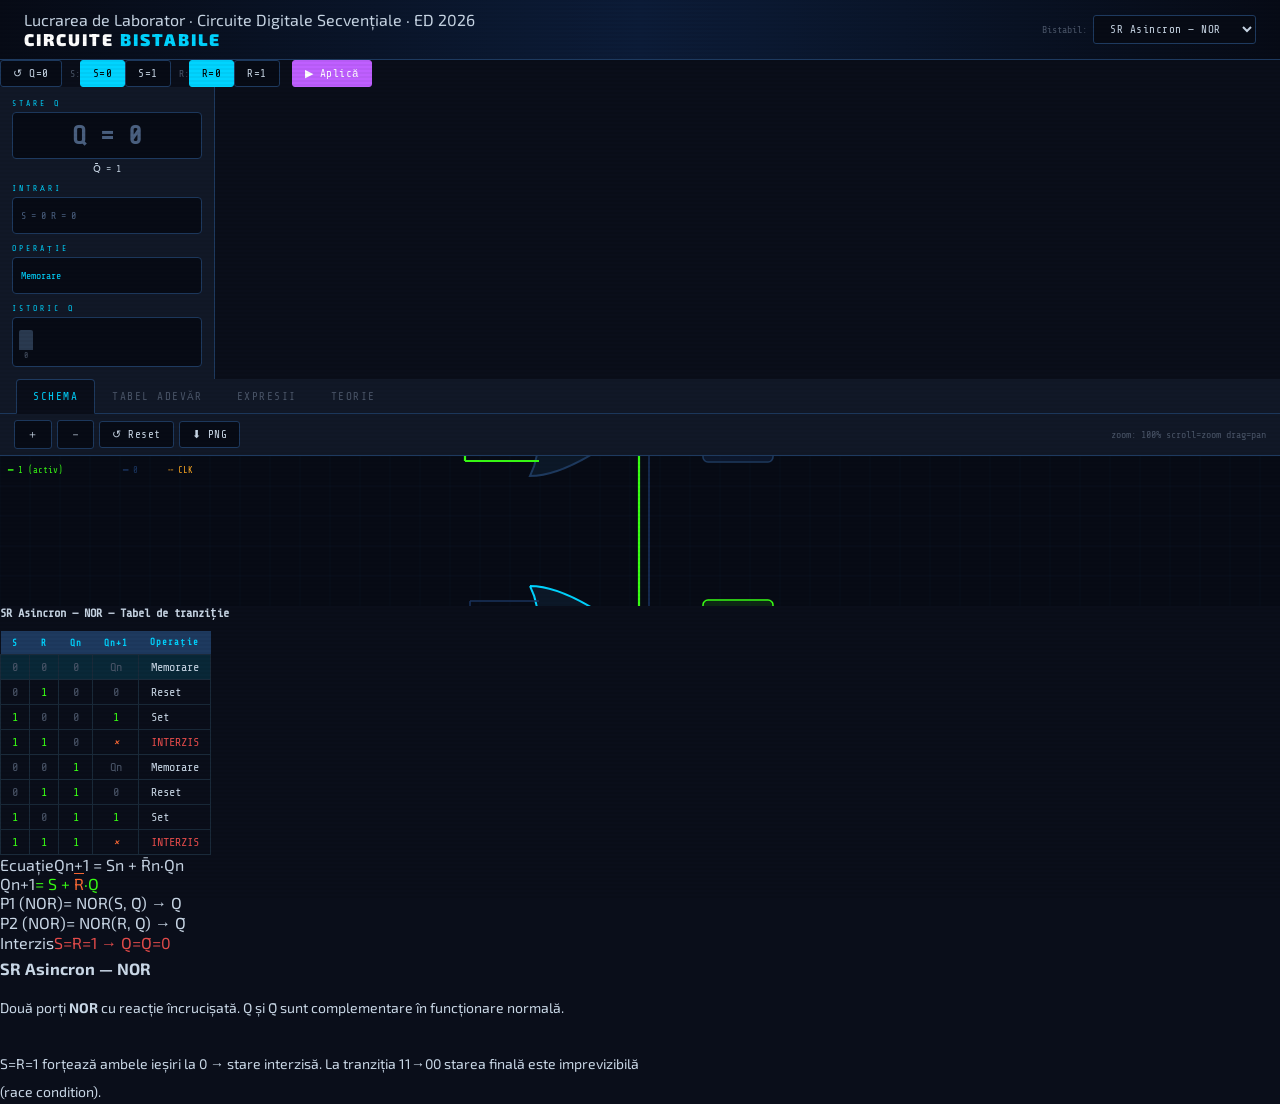
==== ll4.html @ a25d5eca "Add files via upload" ====
<!DOCTYPE html>
<html lang="ro">
<head>
<meta charset="UTF-8">
<meta name="viewport" content="width=device-width, initial-scale=1.0">
<title>Circuite Bistabile | ED 2026</title>
<link rel="stylesheet" href="style.css">
</head>
<body>
<header>
  <div>
    <div class="logo">Lucrarea de Laborator · Circuite Digitale Secvențiale · ED 2026</div>
    <h1>Circuite <span>Bistabile</span></h1>
  </div>
  <div style="display:flex;gap:6px;align-items:center;flex-wrap:wrap">
    <span class="clbl">Bistabil:</span>
    <select id="sel" onchange="init(this.value)">
      <option value="SR_NOR">SR Asincron — NOR</option>
      <option value="SR_NAND">SR Asincron — NAND</option>
      <option value="SR_SYNC">SR Sincron</option>
      <option value="D_SYNC">D Sincron (Latch)</option>
      <option value="T_SYNC">T Sincron</option>
      <option value="JK_ASYNC">JK Asincron</option>
      <option value="JK_SYNC">JK Sincron</option>
    </select>
  </div>
</header>
<div class="cbar" id="cbar"></div>
<div class="body">
  <div class="side">
    <div>
      <div class="stit">Stare Q</div>
      <div class="qd" id="qd" style="color:#39ff14">Q = 0</div>
      <div style="margin-top:4px;font-family:'Share Tech Mono',monospace;font-size:10px;color:var(--mu);text-align:center" id="qbd">Q̄ = 1</div>
    </div>
    <div><div class="stit">Intrări</div><div class="ib" id="si">—</div></div>
    <div><div class="stit">Operație</div><div class="ib" id="so" style="color:var(--ac2)">—</div></div>
    <div><div class="stit">Istoric Q</div><div class="wf" id="wf"></div></div>
  </div>
  <div class="content">
    <div class="tabs">
      <button class="tab active" onclick="tab('tS',this)">Schema</button>
      <button class="tab" onclick="tab('tT',this)">Tabel Adevăr</button>
      <button class="tab" onclick="tab('tE',this)">Expresii</button>
      <button class="tab" onclick="tab('tI',this)">Teorie</button>
    </div>
    <div id="tS" class="spane active">
      <div class="stb">
        <button onclick="zoom(1.2)">＋</button>
        <button onclick="zoom(.83)">－</button>
        <button onclick="rst()">↺ Reset</button>
        <button onclick="savePng()">⬇ PNG</button>
        <span class="zi" id="zi">scroll=zoom · drag=pan</span>
      </div>
      <div class="sbody" id="sbody"><canvas id="cv"></canvas></div>
    </div>
    <div id="tT" class="pane"><div id="tt"></div></div>
    <div id="tE" class="pane"><div id="te"></div></div>
    <div id="tI" class="pane"><div id="ti"></div></div>
  </div>
</div>
<script>
// ═══════════════════════════════════
// CANVAS SETUP
// ═══════════════════════════════════
const cv=document.getElementById('cv'), cx=cv.getContext('2d');
let sc=1, tx=0, ty=0, drag=false, mx=0, my=0;
cv.addEventListener('mousedown',e=>{drag=true;mx=e.clientX;my=e.clientY;});
cv.addEventListener('mousemove',e=>{if(!drag)return;tx+=e.clientX-mx;ty+=e.clientY-my;mx=e.clientX;my=e.clientY;draw();});
cv.addEventListener('mouseup',()=>drag=false);
cv.addEventListener('mouseleave',()=>drag=false);
cv.addEventListener('wheel',e=>{e.preventDefault();sc=Math.min(5,Math.max(.2,sc*(e.deltaY<0?1.1:.91)));draw();},{passive:false});
function zoom(f){sc=Math.min(5,Math.max(.2,sc*f));draw();}
function rst(){sc=1;tx=0;ty=0;draw();}
function savePng(){const a=document.createElement('a');a.href=cv.toDataURL();a.download='bistabil_'+BT+'.png';a.click();}
function resize(){const b=document.getElementById('sbody');cv.width=b.clientWidth;cv.height=b.clientHeight;}
new ResizeObserver(()=>{resize();draw();}).observe(document.getElementById('sbody'));

// ═══════════════════════════════════
// STATE
// ═══════════════════════════════════
let BT='SR_NOR', Q=0, INP={}, HIST=[];

// ═══════════════════════════════════
// DRAWING HELPERS
// ═══════════════════════════════════
// All coordinates are in schema space (centered at 0,0).
// Canvas transform is applied once per draw().

const BG='#070b15', GBG='#0c1828';

// wire color / width based on signal value
function wCol(v){ return v===1?'#39ff14':v===0?'#1a3560':'#4a5568'; }
function wWid(v){ return v===1?2.2:1.5; }

// draw a wire segment
function seg(x1,y1,x2,y2,v){
  cx.beginPath(); cx.moveTo(x1,y1); cx.lineTo(x2,y2);
  cx.strokeStyle=wCol(v); cx.lineWidth=wWid(v); cx.setLineDash([]); cx.stroke();
}
// dashed segment (CLK signal)
function segD(x1,y1,x2,y2,v){
  cx.beginPath(); cx.moveTo(x1,y1); cx.lineTo(x2,y2);
  cx.strokeStyle=v?'#ffaa22':'#253060'; cx.lineWidth=1.4;
  cx.setLineDash([6,4]); cx.stroke(); cx.setLineDash([]);
}
// junction dot
function jdot(x,y,v){
  cx.beginPath(); cx.arc(x,y,5,0,Math.PI*2);
  cx.fillStyle=wCol(v); cx.fill();
}
// text label
function lbl(x,y,s,col,sz,al){
  cx.fillStyle=col||'#c8d6e5';
  cx.font=`${sz||11}px "Share Tech Mono"`;
  cx.textAlign=al||'center'; cx.textBaseline='middle';
  cx.fillText(s,x,y);
}
// output terminal (Q / Q̄ box)
function qBox(x,y,label,v){
  const W=70,H=32;
  cx.fillStyle=v?'rgba(57,255,20,.12)':'rgba(20,40,80,.4)';
  cx.strokeStyle=v?'#39ff14':'#1e3a5f'; cx.lineWidth=1.6;
  cx.beginPath(); cx.roundRect(x,y-H/2,W,H,5); cx.fill(); cx.stroke();
  lbl(x+W/2,y,label+'='+v, v?'#39ff14':'#4a6080', 13);
}
// grid
function grid(){
  cx.strokeStyle='rgba(30,58,95,.22)'; cx.lineWidth=.5;
  const s=30;
  for(let x=0;x<cv.width;x+=s){cx.beginPath();cx.moveTo(x,0);cx.lineTo(x,cv.height);cx.stroke();}
  for(let y=0;y<cv.height;y+=s){cx.beginPath();cx.moveTo(0,y);cx.lineTo(cv.width,y);cx.stroke();}
}

// ═══════════════════════════════════
// GATE DRAWING
// Each gate function draws the gate body and returns pin positions.
// lx,ly = left-center of gate body
// Returns { x1,y1 (top input pin), x2,y2 (bottom input pin), ox,oy (output pin) }
// ═══════════════════════════════════

// ── NOR gate: OR body + bubble ────
// W = body width (tip of OR to left edge), H = gate height, R = H/2
function NOR(lx,ly,W,H,v){
  const R=H/2, col=v?'#00d4ff':'#1e3a5f';
  // OR shape: curved back, pointed tip
  cx.beginPath();
  cx.moveTo(lx, ly-R);
  cx.quadraticCurveTo(lx+W*0.4, ly-R, lx+W, ly);
  cx.quadraticCurveTo(lx+W*0.4, ly+R, lx, ly+R);
  cx.quadraticCurveTo(lx+W*0.2, ly, lx, ly-R);
  cx.fillStyle=GBG; cx.strokeStyle=col; cx.lineWidth=2; cx.fill(); cx.stroke();
  // bubble
  const br=7;
  cx.beginPath(); cx.arc(lx+W+br,ly,br,0,Math.PI*2);
  cx.fillStyle=GBG; cx.strokeStyle=col; cx.lineWidth=2; cx.fill(); cx.stroke();
  // label
  lbl(lx+W*0.5, ly, 'NOR', '#1a5a7a', 10);
  // pin x offset from left due to curved back
  const px=lx+W*0.12;
  return {x1:px,y1:ly-R*0.5, x2:px,y2:ly+R*0.5, ox:lx+W+br*2,oy:ly};
}

// ── NAND gate: AND body + bubble ──
function NAND(lx,ly,W,H,v){
  const R=H/2, col=v?'#ff6b35':'#1e3a5f';
  // AND shape: flat left, semicircle right
  cx.beginPath();
  cx.moveTo(lx,    ly-R);
  cx.lineTo(lx+W-R,ly-R);
  cx.arc(lx+W-R,   ly, R, -Math.PI/2, Math.PI/2);
  cx.lineTo(lx,    ly+R);
  cx.closePath();
  cx.fillStyle=GBG; cx.strokeStyle=col; cx.lineWidth=2; cx.fill(); cx.stroke();
  // bubble
  const br=7;
  cx.beginPath(); cx.arc(lx+W+br,ly,br,0,Math.PI*2);
  cx.fillStyle=GBG; cx.strokeStyle=col; cx.lineWidth=2; cx.fill(); cx.stroke();
  lbl(lx+W*0.45, ly, 'NAND', '#7a4a1a', 10);
  return {x1:lx,y1:ly-R*0.45, x2:lx,y2:ly+R*0.45, ox:lx+W+br*2,oy:ly};
}

// ── AND gate (no bubble) ──
function AND(lx,ly,W,H,v){
  const R=H/2, col=v?'#39ff14':'#1e3a5f';
  cx.beginPath();
  cx.moveTo(lx,    ly-R);
  cx.lineTo(lx+W-R,ly-R);
  cx.arc(lx+W-R,   ly, R, -Math.PI/2, Math.PI/2);
  cx.lineTo(lx,    ly+R);
  cx.closePath();
  cx.fillStyle=GBG; cx.strokeStyle=col; cx.lineWidth=2; cx.fill(); cx.stroke();
  lbl(lx+W*0.45, ly, 'AND', '#2a5a2a', 10);
  return {x1:lx,y1:ly-R*0.45, x2:lx,y2:ly+R*0.45, ox:lx+W,oy:ly};
}

// ── NOT gate: triangle + bubble ──
function NOT(lx,ly,W,H,v){
  const R=H/2, col=v?'#bf5fff':'#1e3a5f', br=5;
  cx.beginPath();
  cx.moveTo(lx,   ly-R);
  cx.lineTo(lx+W, ly);
  cx.lineTo(lx,   ly+R);
  cx.closePath();
  cx.fillStyle=GBG; cx.strokeStyle=col; cx.lineWidth=2; cx.fill(); cx.stroke();
  cx.beginPath(); cx.arc(lx+W+br,ly,br,0,Math.PI*2);
  cx.fillStyle=GBG; cx.strokeStyle=col; cx.lineWidth=2; cx.fill(); cx.stroke();
  lbl(lx+W*0.45, ly, 'NOT', '#5a3a8a', 9);
  return {ix:lx,iy:ly, ox:lx+W+br*2,oy:ly};
}

// ── XOR gate ──
function XOR(lx,ly,W,H,v){
  const R=H/2, col=v?'#39ff14':'#1e3a5f';
  cx.beginPath();
  cx.moveTo(lx,ly-R);
  cx.quadraticCurveTo(lx+W*0.4,ly-R,lx+W,ly);
  cx.quadraticCurveTo(lx+W*0.4,ly+R,lx,ly+R);
  cx.quadraticCurveTo(lx+W*0.2,ly,lx,ly-R);
  cx.fillStyle=GBG; cx.strokeStyle=col; cx.lineWidth=2; cx.fill(); cx.stroke();
  // extra arc on back
  cx.beginPath();
  cx.moveTo(lx-8,ly-R);
  cx.quadraticCurveTo(lx-8+W*0.2,ly,lx-8,ly+R);
  cx.strokeStyle=col; cx.lineWidth=2; cx.stroke();
  lbl(lx+W*0.46, ly, 'XOR', '#1a5a4a', 10);
  const px=lx+W*0.14;
  return {x1:px,y1:ly-R*0.5, x2:px,y2:ly+R*0.5, ox:lx+W,oy:ly};
}

// ── D-Latch box ──
function DLatch(lx,ly,W,H,v){
  cx.fillStyle=GBG;
  cx.strokeStyle=v?'#3b82f6':'#1e3a5f'; cx.lineWidth=2;
  cx.beginPath(); cx.roundRect(lx,ly-H/2,W,H,7); cx.fill(); cx.stroke();
  // internal divider
  cx.beginPath(); cx.moveTo(lx,ly); cx.lineTo(lx+W,ly);
  cx.strokeStyle='#1e3a5f'; cx.lineWidth=.8; cx.stroke();
  lbl(lx+W/2,ly-H/4,'D — Latch','#bf5fff',11);
  // CLK triangle
  cx.beginPath(); cx.moveTo(lx,ly+8); cx.lineTo(lx+12,ly+H/4); cx.lineTo(lx,ly+H/2-8);
  cx.strokeStyle=v?'#ffaa22':'#1e3a5f'; cx.lineWidth=1.6; cx.stroke();
  return {
    din:{x:lx,y:ly-H/4},
    clk:{x:lx,y:ly+H/4},
    qo:{x:lx+W,y:ly-H/4},
    qbo:{x:lx+W,y:ly+H/4}
  };
}

// ═══════════════════════════════════
// SCHEMA FUNCTIONS
// Each draws in a local coordinate system.
// Canvas translates so (0,0) = centre of canvas.
// ═══════════════════════════════════

// ── 1. SR NOR ────────────────────────────────────────────────
// Two NOR gates cross-coupled.
// Layout:
//   S ──────────────────[NOR P1]────── Q ──→
//       ↑ Q̄ feedback  ↑                    ↓ Q feedback
//   R ──────────────────[NOR P2]────── Q̄──→
//
function sch_SR_NOR(){
  const S=INP.S, R=INP.R, Qb=1-Q;
  // Gate positions: lx,ly = left-centre
  const GW=75, GH=60;
  const P1lx=-110, P1ly=-85;
  const P2lx=-110, P2ly= 85;
  const p1=NOR(P1lx,P1ly,GW,GH,Q);
  const p2=NOR(P2lx,P2ly,GW,GH,Qb);
  lbl(P1lx+GW/2, P1ly-GH/2-14, 'P1', '#1a5a7a', 10);
  lbl(P2lx+GW/2, P2ly+GH/2+14, 'P2', '#1a5a7a', 10);

  // Input S → P1 pin1
  seg(-290,p1.y1, p1.x1,p1.y1, S);
  lbl(-305,p1.y1,'S',S?'#39ff14':'#c8d6e5',16,'right');

  // Input R → P2 pin2
  seg(-290,p2.y2, p2.x1,p2.y2, R);
  lbl(-305,p2.y2,'R',R?'#39ff14':'#c8d6e5',16,'right');

  // P1 output → Q terminal
  const Qx=p1.ox, Qt=Qx+80;
  seg(Qx,p1.oy, Qt,p1.oy, Q);
  qBox(Qt+4,p1.oy,'Q',Q);

  // P2 output → Q̄ terminal
  const Qbx=p2.ox, Qbt=Qbx+80;
  seg(Qbx,p2.oy, Qbt,p2.oy, Qb);
  qBox(Qbt+4,p2.oy,'Q̄',Qb);

  // Feedback Q → P2 pin1:  tap at Qx+30, go down to y=170, left to x=-170, up to p2.y1
  const f1x=Qx+30;
  jdot(f1x,p1.oy,Q);
  seg(f1x,p1.oy, f1x,170, Q);
  seg(f1x,170, -170,170, Q);
  seg(-170,170, -170,p2.y1, Q);
  seg(-170,p2.y1, p2.x1,p2.y1, Q);

  // Feedback Q̄ → P1 pin2:  tap at Qbx+20, go up to y=-170, left to x=-175, down to p1.y2
  const f2x=Qbx+20;
  jdot(f2x,p2.oy,Qb);
  seg(f2x,p2.oy, f2x,-170, Qb);
  seg(f2x,-170, -175,-170, Qb);
  seg(-175,-170, -175,p1.y2, Qb);
  seg(-175,p1.y2, p1.x1,p1.y2, Qb);

  lbl(0,-195,'CBB-SR Asincron — varianta NOR','#00d4ff',13);
  if(S&&R) lbl(0,195,'⚠  STARE INTERZISĂ — S=R=1','#e24b4a',12);
  else { const r=DEF.SR_NOR.compute(INP,Q); lbl(0,195,r.op,r.op.includes('Set')?'#39ff14':r.op.includes('Reset')?'#ff6b35':'#4a7090',11); }
}

// ── 2. SR NAND ───────────────────────────────────────────────
// Figura 3.6 din manual:
//   P (top):  pin1=S̄,  pin2=Q  (feedback de jos) → ieșire Q̄
//   Q_gate (bot): pin1=Q̄ (feedback de sus), pin2=R̄  → ieșire Q
//
//   S ──────────[NAND P]── Q̄ ──→
//          Q↑  ↑Q̄ feedback  ↓Q feedback
//   R ──────────[NAND Q]── Q  ──→
//
function sch_SR_NAND(){
  const S=INP.S, R=INP.R, Qb=1-Q;
  // NAND P (top): inputs S(pin1) + Q(pin2 feedback) → output = Q̄
  // NAND Q (bot): inputs Q̄(pin1 feedback) + R(pin2) → output = Q
  const GW=78, GH=60;
  const Plx=-115, Ply=-85;   // top gate → outputs Q̄
  const Glx=-115, Gly= 85;   // bottom gate → outputs Q

  // top NAND: outputs Q̄ (active when S=0 or Q=0)
  const pg=NAND(Plx,Ply,GW,GH,Qb);
  lbl(Plx+GW/2, Ply-GH/2-14, 'P', '#7a4a1a', 10);
  // bottom NAND: outputs Q
  const gg=NAND(Glx,Gly,GW,GH,Q);
  lbl(Glx+GW/2, Gly+GH/2+14, 'Q_g', '#7a4a1a', 10);

  // S → P pin1 (top input of top gate)
  seg(-290,pg.y1, pg.x1,pg.y1, S);
  lbl(-305,pg.y1,'S',S?'#39ff14':'#c8d6e5',16,'right');

  // R → Q_g pin2 (bottom input of bottom gate)
  seg(-290,gg.y2, gg.x1,gg.y2, R);
  lbl(-305,gg.y2,'R',R?'#39ff14':'#c8d6e5',16,'right');

  // P output = Q̄  →  terminal
  const Qbt=pg.ox+80;
  seg(pg.ox,pg.oy, Qbt,pg.oy, Qb);
  qBox(Qbt+4,pg.oy,'Q̄',Qb);

  // Q_g output = Q  → terminal
  const Qt=gg.ox+80;
  seg(gg.ox,gg.oy, Qt,gg.oy, Q);
  qBox(Qt+4,gg.oy,'Q',Q);

  // Cross-feedback 1: Q (from Q_g output) → P pin2 (bottom input of top gate)
  // route: tap on Q wire at x=gg.ox+30, go up to y=-170, go left to x=-175, down to P.y2
  const fQx=gg.ox+30;
  jdot(fQx,gg.oy,Q);
  seg(fQx,gg.oy,  fQx,-170,  Q);
  seg(fQx,-170,  -175,-170,  Q);
  seg(-175,-170, -175,pg.y2, Q);
  seg(-175,pg.y2, pg.x1,pg.y2, Q);

  // Cross-feedback 2: Q̄ (from P output) → Q_g pin1 (top input of bottom gate)
  // route: tap on Q̄ wire at x=pg.ox+20, go down to y=170, go left to x=-180, up to Q_g.y1
  const fQbx=pg.ox+20;
  jdot(fQbx,pg.oy,Qb);
  seg(fQbx,pg.oy,  fQbx,170,  Qb);
  seg(fQbx,170,  -180,170,    Qb);
  seg(-180,170,  -180,gg.y1,  Qb);
  seg(-180,gg.y1, gg.x1,gg.y1, Qb);

  lbl(0,-195,'CBB-SR Asincron — varianta NAND  (fig. 3.6)','#ff6b35',13);
  lbl(0,-178,'P→Q̄,  Q_gate→Q  |  Interzis: S=R=1 → Q=Q̄=1','#4a5568',9);
  if(S&&R) lbl(0,195,'⚠  STARE INTERZISĂ — S=R=1  (Q=Q̄=1)','#e24b4a',12);
  else { const r=DEF.SR_NAND.compute(INP,Q); lbl(0,195,r.op,r.op.includes('Set')?'#39ff14':r.op.includes('Reset')?'#ff6b35':'#4a7090',11); }
}

// ── 3. SR SYNC ───────────────────────────────────────────────
// Figura 3.8/3.9: SR asincron NAND + 2 NAND de validare CLK
//
//  S  ──[NAND P3]── s̄ ──[NAND P1]── Q̄ (miez)
//  CLK ─────────────┘          ↑↓ cross
//  CLK ─────────────┐          └──[NAND P2]── Q (miez)
//  R  ──[NAND P4]── r̄ ─────────────────────────
//
// Atenție: P3 → P1 pin1, P4 → P2 pin2
// Cross-coupling identic cu SR NAND: P1 out=Q̄ → P2 pin1; P2 out=Q → P1 pin2
//
function sch_SR_SYNC(){
  const S=INP.S, R=INP.R, CLK=INP.CLK, Qb=1-Q;
  // effective signals after validation
  // NAND(S,CLK)=0 only when S=1 AND CLK=1 → that's the active-low S̄_eff
  // for latch: when CLK=0, P3 output=1 always (blocked), latch memorizes
  // when CLK=1, P3 output = NAND(S,1) = NOT(S) = S̄_eff
  const P3out = CLK ? (S?0:1) : 1;   // NAND(S,CLK)
  const P4out = CLK ? (R?0:1) : 1;   // NAND(R,CLK)
  // latch memory: P1=NAND(P3out, P2out=Q); P2=NAND(P1out=Qb, P4out)
  // P1 output = Q̄, P2 output = Q (same as SR NAND topology)
  const GW=68, GH=48;

  // Validation gates P3, P4
  const P3lx=-230, P3ly=-85;
  const P4lx=-230, P4ly= 85;
  const p3=NAND(P3lx,P3ly,GW,GH,P3out===0?1:0);
  const p4=NAND(P4lx,P4ly,GW,GH,P4out===0?1:0);
  lbl(P3lx+GW/2, P3ly-GH/2-13, 'P3', '#3b82f6', 10);
  lbl(P4lx+GW/2, P4ly+GH/2+13, 'P4', '#3b82f6', 10);

  // Memory gates P1 (top→Q̄), P2 (bottom→Q)
  const P1lx=-35, P1ly=-85;
  const P2lx=-35, P2ly= 85;
  const p1=NAND(P1lx,P1ly,GW,GH,Qb);   // P1 → Q̄
  const p2=NAND(P2lx,P2ly,GW,GH,Q);    // P2 → Q
  lbl(P1lx+GW/2, P1ly-GH/2-13, 'P1', '#00d4ff', 10);
  lbl(P2lx+GW/2, P2ly+GH/2+13, 'P2', '#00d4ff', 10);

  // S → P3 pin1
  seg(-350,p3.y1, p3.x1,p3.y1, S);
  lbl(-365,p3.y1,'S',S?'#39ff14':'#c8d6e5',15,'right');
  // R → P4 pin2
  seg(-350,p4.y2, p4.x1,p4.y2, R);
  lbl(-365,p4.y2,'R',R?'#39ff14':'#c8d6e5',15,'right');

  // CLK → P3 pin2 and P4 pin1
  const CLKx=-350, CLKy=0;
  lbl(CLKx-12,CLKy,'CLK',CLK?'#ffaa22':'#c8d6e5',11,'right');
  segD(CLKx,CLKy, CLKx,p3.y2, CLK);
  segD(CLKx,p3.y2, p3.x1,p3.y2, CLK);
  segD(CLKx,CLKy, CLKx,p4.y1, CLK);
  segD(CLKx,p4.y1, p4.x1,p4.y1, CLK);
  jdot(CLKx,CLKy,CLK);

  // P3 out → P1 pin1 (orthogonal: right then up to pin1 level)
  seg(p3.ox,p3.oy, p3.ox+20,p3.oy, P3out===0?1:0);
  seg(p3.ox+20,p3.oy, p3.ox+20,p1.y1, P3out===0?1:0);
  seg(p3.ox+20,p1.y1, P1lx,p1.y1, P3out===0?1:0);

  // P4 out → P2 pin2 (orthogonal: right then down to pin2 level)
  seg(p4.ox,p4.oy, p4.ox+20,p4.oy, P4out===0?1:0);
  seg(p4.ox+20,p4.oy, p4.ox+20,p2.y2, P4out===0?1:0);
  seg(p4.ox+20,p2.y2, P2lx,p2.y2, P4out===0?1:0);

  // P1 output = Q̄
  const Qbt=p1.ox+90;
  seg(p1.ox,p1.oy, Qbt,p1.oy, Qb);
  qBox(Qbt+4,p1.oy,'Q̄',Qb);

  // P2 output = Q
  const Qt=p2.ox+90;
  seg(p2.ox,p2.oy, Qt,p2.oy, Q);
  qBox(Qt+4,p2.oy,'Q',Q);

  // Cross-coupling (same as SR NAND):
  // Q (from P2) → P1 pin2
  const fQx=p2.ox+30; jdot(fQx,p2.oy,Q);
  seg(fQx,p2.oy, fQx,-170, Q);
  seg(fQx,-170, -10,-170, Q);
  seg(-10,-170, -10,p1.y2, Q);
  seg(-10,p1.y2, P1lx,p1.y2, Q);

  // Q̄ (from P1) → P2 pin1
  const fQbx=p1.ox+20; jdot(fQbx,p1.oy,Qb);
  seg(fQbx,p1.oy, fQbx,170, Qb);
  seg(fQbx,170, -15,170, Qb);
  seg(-15,170, -15,p2.y1, Qb);
  seg(-15,p2.y1, P2lx,p2.y1, Qb);

  lbl(0,-205,'CBB-SR Sincron — NAND de validare (P3,P4) + miez SR-NAND (P1,P2)  (fig. 3.9)','#00d4ff',13);
  const r=DEF.SR_SYNC.compute(INP,Q);
  lbl(0,200,r.op,r.op.includes('INTERZIS')?'#e24b4a':CLK?'#00d4ff':'#4a6080',11);
}

// ── 4. D SYNC ────────────────────────────────────────────────
// SR Sync + NOT on input: R = NOT(D), so forbidden state impossible.
//
//  D ──┬─────────────────────── P3 ──┐
//       └── NOT ── D̄ ─────── P4 ──┤  NAND latch
//  CLK ────────────────────── P3,P4  P1,P2 → Q, Q̄
//
function sch_D_SYNC(){
  const D=INP.D, CLK=INP.CLK, Db=1-D, Qb=1-Q;
  const GW=70, GH=50;

  // NOT gate for D̄
  const NOTlx=-255, NOTly=78;
  const nt=NOT(NOTlx,NOTly,36,24,Db);
  lbl(NOTlx+18, NOTly+20, 'NOT', '#5a3a8a', 9);

  // D input wire, junction splits to NOT and up to P3 pin1
  const Din=-340;
  seg(Din,NOTly, nt.ix,NOTly, D);
  lbl(Din-12,NOTly,'D',D?'#39ff14':'#c8d6e5',15,'right');
  jdot(Din+20,NOTly,D);
  seg(Din+20,NOTly, Din+20,p3y1(), D); // vertical stub up

  // CLK
  lbl(Din-12,-5,'CLK',CLK?'#ffaa22':'#c8d6e5',11,'right');

  // Validation gates P3=NAND(D,CLK), P4=NAND(D̄,CLK)
  const P3lx=-170, P3ly=-80;
  const P4lx=-170, P4ly= 78;
  const p3=NAND(P3lx,P3ly,GW,GH,D&CLK);
  const p4=NAND(P4lx,P4ly,GW,GH,Db&CLK);
  lbl(P3lx+GW/2, P3ly-GH/2-13, 'P3', '#3b82f6', 10);
  lbl(P4lx+GW/2, P4ly+GH/2+13, 'P4', '#3b82f6', 10);

  // D → P3 pin1 (vertical from junction)
  seg(Din+20,NOTly, Din+20,p3.y1, D);
  seg(Din+20,p3.y1, P3lx,p3.y1, D);
  // CLK → P3 pin2
  segD(Din,-5, Din,p3.y2, CLK); segD(Din,p3.y2, P3lx,p3.y2, CLK);
  jdot(Din,-5,CLK);
  // D̄ → P4 pin2
  seg(nt.ox,NOTly, P4lx,p4.y2, Db);
  // CLK → P4 pin1
  segD(Din,-5, Din,p4.y1, CLK); segD(Din,p4.y1, P4lx,p4.y1, CLK);

  // Memory P1, P2
  const P1lx=-10, P1ly=-80;
  const P2lx=-10, P2ly= 78;
  const p1=NAND(P1lx,P1ly,GW,GH,Q);
  const p2=NAND(P2lx,P2ly,GW,GH,Qb);
  lbl(P1lx+GW/2, P1ly-GH/2-13, 'P1', '#00d4ff', 10);
  lbl(P2lx+GW/2, P2ly+GH/2+13, 'P2', '#00d4ff', 10);

  seg(p3.ox,p3.oy, P1lx,p1.y1, D&CLK?1:0);
  seg(p4.ox,p4.oy, P2lx,p2.y2, Db&CLK?1:0);

  const Qt=p1.ox+80, Qbt=p2.ox+80;
  seg(p1.ox,p1.oy, Qt,p1.oy, Q); qBox(Qt+4,p1.oy,'Q',Q);
  seg(p2.ox,p2.oy, Qbt,p2.oy, Qb); qBox(Qbt+4,p2.oy,'Q̄',Qb);

  const f1x=p1.ox+30; jdot(f1x,p1.oy,Q);
  seg(f1x,p1.oy, f1x,155, Q); seg(f1x,155, 0,155, Q);
  seg(0,155, 0,p2.y1, Q); seg(0,p2.y1, P2lx,p2.y1, Q);

  const f2x=p2.ox+20; jdot(f2x,p2.oy,Qb);
  seg(f2x,p2.oy, f2x,-155, Qb); seg(f2x,-155, -5,-155, Qb);
  seg(-5,-155, -5,p1.y2, Qb); seg(-5,p1.y2, P1lx,p1.y2, Qb);

  lbl(0,-200,'CBB-D Sincron (Latch) — SR-NAND + NOT pe intrare D','#bf5fff',13);
  lbl(0,200,CLK?`CLK=1 → Qn+1=D=${D}`:'CLK=0 → date blocate', CLK?'#bf5fff':'#4a6080',11);
}
function p3y1(){return -80-50*0.45;} // helper for D_SYNC

// ── 5. T SYNC ────────────────────────────────────────────────
// XOR gate + full D-Latch drawn as 4 NAND gates (same as D_SYNC)
//
//            ┌─[NAND P3(D·CLK)]──┐
//  T─[XOR]──D┤                    ├─[NAND P1]── Q
//  Q─(feedback)                   │      ↑↓ cross-coupling
//  D̄─[NOT]──┤                    └─[NAND P2]── Q̄
//            └─[NAND P4(D̄·CLK)]─┘
//  CLK ──────────────────────────────────────────
//
function sch_T_SYNC(){
  const T=INP.T, CLK=INP.CLK, DIN=T^Q, Qb=1-Q;
  const GW=65, GH=48;

  lbl(0,-235,'CBB-T Sincron — XOR + D-Latch (4× NAND) cu reacție Q→XOR','#39ff14',13);

  // ── XOR gate ──────────────────────────────
  const XGW=62, XGH=50;
  const Xlx=-345, Xly=0;
  const xg=XOR(Xlx,Xly,XGW,XGH,DIN);

  // T → XOR pin1
  seg(-445,xg.y1, xg.x1,xg.y1, T);
  lbl(-460,xg.y1,'T',T?'#39ff14':'#c8d6e5',15,'right');
  // Q feedback → XOR pin2 (comes from far right, routed under)

  // ── NOT gate for D̄ ─────────────────────
  const NOTlx=-255, NOTly=72;
  const nt=NOT(NOTlx,NOTly,34,22,1-DIN);

  // XOR output = D_in → splits: up to P3 pin1, and down to NOT
  const D_jx=-265, D_jy=0;
  seg(xg.ox, xg.oy, D_jx, D_jy, DIN);         // XOR out → junction
  jdot(D_jx, D_jy, DIN);
  seg(D_jx, D_jy, D_jx, NOTly, DIN);           // junction → NOT input
  seg(D_jx, NOTly, nt.ix, NOTly, DIN);

  // ── CLK position ──────────────────────
  const CLKx=-445, CLKy=50;
  lbl(CLKx-12, CLKy,'CLK', CLK?'#ffaa22':'#c8d6e5', 11,'right');

  // ── NAND P3 = NAND(D, CLK) ────────────
  const P3lx=-185, P3ly=-80;
  const p3=NAND(P3lx,P3ly,GW,GH,DIN&CLK);
  lbl(P3lx+GW/2, P3ly-GH/2-13,'P3','#3b82f6',10);

  // D → P3 pin1: from junction go up
  seg(D_jx, D_jy,   D_jx, p3.y1, DIN);
  seg(D_jx, p3.y1,  P3lx, p3.y1, DIN);
  // CLK → P3 pin2
  segD(CLKx, CLKy, CLKx, p3.y2, CLK);
  segD(CLKx, p3.y2, P3lx, p3.y2, CLK);
  jdot(CLKx, CLKy, CLK);

  // ── NAND P4 = NAND(D̄, CLK) ───────────
  const P4lx=-185, P4ly=72;
  const p4=NAND(P4lx,P4ly,GW,GH,(1-DIN)&CLK);
  lbl(P4lx+GW/2, P4ly+GH/2+13,'P4','#3b82f6',10);

  // D̄ → P4 pin2
  seg(nt.ox, NOTly, P4lx, p4.y2, 1-DIN);
  // CLK → P4 pin1
  segD(CLKx, CLKy, CLKx, p4.y1, CLK);
  segD(CLKx, p4.y1, P4lx, p4.y1, CLK);

  // ── NAND P1 (memory top) ──────────────
  const P1lx=-45, P1ly=-80;
  const p1=NAND(P1lx,P1ly,GW,GH,Q);
  lbl(P1lx+GW/2, P1ly-GH/2-13,'P1','#00d4ff',10);

  // ── NAND P2 (memory bottom) ───────────
  const P2lx=-45, P2ly=72;
  const p2=NAND(P2lx,P2ly,GW,GH,Qb);
  lbl(P2lx+GW/2, P2ly+GH/2+13,'P2','#00d4ff',10);

  // P3 → P1 pin1
  seg(p3.ox, p3.oy, P1lx, p1.y1, DIN&CLK?1:0);
  // P4 → P2 pin2
  seg(p4.ox, p4.oy, P2lx, p2.y2, (1-DIN)&CLK?1:0);

  // ── Outputs Q, Q̄ ──────────────────────
  const Qt=p1.ox+90, Qbt=p2.ox+90;
  seg(p1.ox, p1.oy, Qt, p1.oy, Q); qBox(Qt+4, p1.oy,'Q',Q);
  seg(p2.ox, p2.oy, Qbt, p2.oy, Qb); qBox(Qbt+4, p2.oy,'Q̄',Qb);

  // ── Latch cross-coupling Q→P2 pin1 ────
  const f1x=p1.ox+32; jdot(f1x, p1.oy, Q);
  seg(f1x, p1.oy, f1x, 155, Q);
  seg(f1x, 155, -25, 155, Q);
  seg(-25, 155, -25, p2.y1, Q);
  seg(-25, p2.y1, P2lx, p2.y1, Q);

  // ── Latch cross-coupling Q̄→P1 pin2 ───
  const f2x=p2.ox+22; jdot(f2x, p2.oy, Qb);
  seg(f2x, p2.oy, f2x, -155, Qb);
  seg(f2x, -155, -30, -155, Qb);
  seg(-30, -155, -30, p1.y2, Qb);
  seg(-30, p1.y2, P1lx, p1.y2, Qb);

  // ── Feedback Q → XOR pin2 (big loop under everything) ──
  const fbx=Qt-15; jdot(fbx, p1.oy, Q);
  seg(fbx, p1.oy, fbx, 200, Q);       // down
  seg(fbx, 200, -430, 200, Q);         // far left
  seg(-430, 200, -430, xg.y2, Q);      // up to XOR pin2 level
  seg(-430, xg.y2, xg.x1, xg.y2, Q);  // into XOR pin2
  lbl(-438, 185,'Q', Q?'#39ff14':'#4a6080',9,'right');

  const r=DEF.T_SYNC.compute(INP,Q);
  lbl(0,225,r.op,r.op.includes('Toggle')?'#bf5fff':CLK?'#39ff14':'#4a6080',11);
}

// ── 6. JK ASYNC ──────────────────────────────────────────────
// SR NOR + AND gates: S=J·Q̄, R=K·Q
//
//  J ──[AND]── S ──[NOR P1]── Q
//  Q̄ ──┘                         ↓ Q feedback
//  Q ──┐                     [NOR P2]── Q̄
//  K ──[AND]── R ──────────────┘
//
function sch_JK_ASYNC(){
  const J=INP.J, K=INP.K, Qb=1-Q;
  const Sn=J&Qb, Rn=K&Q;
  const AGW=65, AGH=50, NGW=75, NGH=60;

  // AND gate for S=J·Q̄
  const ASlx=-220, ASly=-90;
  const as=AND(ASlx,ASly,AGW,AGH,Sn);
  lbl(ASlx+AGW/2,ASly-AGH/2-13,'AND','#3a5a2a',9);
  lbl(ASlx+AGW/2,ASly+AGH/2+11,'S=J·Q̄','#2a4a20',8);

  // AND gate for R=K·Q
  const ARlx=-220, ARly= 90;
  const ar=AND(ARlx,ARly,AGW,AGH,Rn);
  lbl(ARlx+AGW/2,ARly+AGH/2+13,'AND','#3a5a2a',9);
  lbl(ARlx+AGW/2,ARly-AGH/2-13,'R=K·Q','#2a4a20',8);

  // NOR latch P1, P2
  const P1lx=-30, P1ly=-90;
  const P2lx=-30, P2ly= 90;
  const p1=NOR(P1lx,P1ly,NGW,NGH,Q);
  const p2=NOR(P2lx,P2ly,NGW,NGH,Qb);
  lbl(P1lx+NGW/2,P1ly-NGH/2-13,'NOR P1','#1a5a7a',9);
  lbl(P2lx+NGW/2,P2ly+NGH/2+13,'NOR P2','#1a5a7a',9);

  // J → AND_S pin1
  seg(-340,as.y1, as.x1,as.y1, J);
  lbl(-355,as.y1,'J',J?'#39ff14':'#c8d6e5',15,'right');
  // K → AND_R pin2
  seg(-340,ar.y2, ar.x1,ar.y2, K);
  lbl(-355,ar.y2,'K',K?'#39ff14':'#c8d6e5',15,'right');

  // AND_S → NOR P1 pin1
  seg(as.ox,as.oy, p1.x1,p1.y1, Sn);
  // AND_R → NOR P2 pin2
  seg(ar.ox,ar.oy, p2.x1,p2.y2, Rn);

  // Outputs
  const Qt=p1.ox+80, Qbt=p2.ox+80;
  seg(p1.ox,p1.oy, Qt,p1.oy, Q); qBox(Qt+4,p1.oy,'Q',Q);
  seg(p2.ox,p2.oy, Qbt,p2.oy, Qb); qBox(Qbt+4,p2.oy,'Q̄',Qb);

  // NOR latch cross-coupling Q→P2 pin1
  const f1x=p1.ox+30; jdot(f1x,p1.oy,Q);
  seg(f1x,p1.oy, f1x,160, Q);
  seg(f1x,160, 0,160, Q);
  seg(0,160, 0,p2.y1, Q);
  seg(0,p2.y1, p2.x1,p2.y1, Q);

  // Q̄ → P1 pin2
  const f2x=p2.ox+20; jdot(f2x,p2.oy,Qb);
  seg(f2x,p2.oy, f2x,-160, Qb);
  seg(f2x,-160, -5,-160, Qb);
  seg(-5,-160, -5,p1.y2, Qb);
  seg(-5,p1.y2, p1.x1,p1.y2, Qb);

  // JK feedback: Q̄→AND_S pin2 (from NOR P2 output, loop around bottom)
  const fbQbx=Qbt-15; jdot(fbQbx,p2.oy,Qb);
  seg(fbQbx,p2.oy, fbQbx,195, Qb);
  seg(fbQbx,195, -285,195, Qb);
  seg(-285,195, -285,as.y2, Qb);
  seg(-285,as.y2, as.x1,as.y2, Qb);
  lbl(-292,as.y2,'Q̄',Qb?'#39ff14':'#4a6080',9,'right');

  // JK feedback: Q→AND_R pin1 (from NOR P1 output, loop around top)
  const fbQx=Qt-20; jdot(fbQx,p1.oy,Q);
  seg(fbQx,p1.oy, fbQx,-200, Q);
  seg(fbQx,-200, -290,-200, Q);
  seg(-290,-200, -290,ar.y1, Q);
  seg(-290,ar.y1, ar.x1,ar.y1, Q);
  lbl(-297,ar.y1,'Q',Q?'#39ff14':'#4a6080',9,'right');

  lbl(0,-215,'CBB-JK Asincron — SR NOR cu AND: S=J·Q̄, R=K·Q','#ff6b35',13);
  const r=DEF.JK_ASYNC.compute(INP,Q);
  lbl(0,215,r.op,r.op.includes('Toggle')?'#bf5fff':r.op.includes('Set')?'#39ff14':r.op.includes('Reset')?'#ff6b35':'#4a7090',12);
}

// ── 7. JK SYNC ───────────────────────────────────────────────
// JK Async + CLK validation (AND gates with CLK).
// S_eff = J · Q̄ · CLK  (two cascaded ANDs)
// R_eff = K · Q  · CLK
//
function sch_JK_SYNC(){
  const J=INP.J, K=INP.K, CLK=INP.CLK, Qb=1-Q;
  const Sn=J&Qb&CLK, Rn=K&Q&CLK;
  const AGW=62, AGH=46, NGW=72, NGH=58;

  // Stage-1 AND: J·Q̄ (top)
  const A1lx=-285, A1ly=-100;
  const a1=AND(A1lx,A1ly,AGW,AGH,J&Qb);
  lbl(A1lx+AGW/2,A1ly-AGH/2-12,'AND','#3a5a2a',9);

  // Stage-2 AND: (J·Q̄)·CLK = S_eff (top)
  const A2lx=-190, A2ly=-100;
  const a2=AND(A2lx,A2ly,AGW,AGH,Sn);
  lbl(A2lx+AGW/2,A2ly-AGH/2-12,'AND','#3a5a2a',9);
  lbl(A2lx+AGW/2,A2ly+AGH/2+11,'S_eff','#2a6a40',8);

  // Stage-1 AND: K·Q (bottom)
  const A3lx=-285, A3ly=100;
  const a3=AND(A3lx,A3ly,AGW,AGH,K&Q);
  lbl(A3lx+AGW/2,A3ly+AGH/2+12,'AND','#3a5a2a',9);

  // Stage-2 AND: (K·Q)·CLK = R_eff (bottom)
  const A4lx=-190, A4ly=100;
  const a4=AND(A4lx,A4ly,AGW,AGH,Rn);
  lbl(A4lx+AGW/2,A4ly+AGH/2+12,'AND','#3a5a2a',9);
  lbl(A4lx+AGW/2,A4ly-AGH/2-13,'R_eff','#6a2a2a',8);

  // NOR latch P1, P2
  const P1lx=-10, P1ly=-100;
  const P2lx=-10, P2ly= 100;
  const p1=NOR(P1lx,P1ly,NGW,NGH,Q);
  const p2=NOR(P2lx,P2ly,NGW,NGH,Qb);
  lbl(P1lx+NGW/2,P1ly-NGH/2-12,'NOR P1','#1a5a7a',9);
  lbl(P2lx+NGW/2,P2ly+NGH/2+12,'NOR P2','#1a5a7a',9);

  // Inputs J, K
  seg(-380,a1.y1, a1.x1,a1.y1, J);
  lbl(-395,a1.y1,'J',J?'#39ff14':'#c8d6e5',15,'right');
  seg(-380,a3.y2, a3.x1,a3.y2, K);
  lbl(-395,a3.y2,'K',K?'#39ff14':'#c8d6e5',15,'right');

  // CLK → A2 pin2 and A4 pin2
  lbl(-395,0,'CLK',CLK?'#ffaa22':'#c8d6e5',11,'right');
  segD(-380,0, -380,a2.y2, CLK); segD(-380,a2.y2, A2lx,a2.y2, CLK);
  segD(-380,0, -380,a4.y1, CLK); segD(-380,a4.y1, A4lx,a4.y1, CLK);
  jdot(-380,0,CLK);

  // Stage chain
  seg(a1.ox,a1.oy, A2lx,a2.y1, J&Qb?1:0);
  seg(a3.ox,a3.oy, A4lx,a4.y2, K&Q?1:0);

  // AND_eff → NOR
  seg(a2.ox,a2.oy, P1lx,p1.y1, Sn);
  seg(a4.ox,a4.oy, P2lx,p2.y2, Rn);

  // Outputs
  const Qt=p1.ox+80, Qbt=p2.ox+80;
  seg(p1.ox,p1.oy, Qt,p1.oy, Q); qBox(Qt+4,p1.oy,'Q',Q);
  seg(p2.ox,p2.oy, Qbt,p2.oy, Qb); qBox(Qbt+4,p2.oy,'Q̄',Qb);

  // NOR cross-coupling
  const f1x=p1.ox+30; jdot(f1x,p1.oy,Q);
  seg(f1x,p1.oy, f1x,168, Q); seg(f1x,168, 0,168, Q);
  seg(0,168, 0,p2.y1, Q); seg(0,p2.y1, p2.x1,p2.y1, Q);

  const f2x=p2.ox+20; jdot(f2x,p2.oy,Qb);
  seg(f2x,p2.oy, f2x,-168, Qb); seg(f2x,-168, -5,-168, Qb);
  seg(-5,-168, -5,p1.y2, Qb); seg(-5,p1.y2, p1.x1,p1.y2, Qb);

  // JK feedback: Q̄ → A1 pin2
  const fbQbx=Qbt-15; jdot(fbQbx,p2.oy,Qb);
  seg(fbQbx,p2.oy, fbQbx,205, Qb);
  seg(fbQbx,205, -320,205, Qb);
  seg(-320,205, -320,a1.y2, Qb);
  seg(-320,a1.y2, a1.x1,a1.y2, Qb);
  lbl(-328,a1.y2,'Q̄',Qb?'#39ff14':'#4a6080',9,'right');

  // JK feedback: Q → A3 pin1
  const fbQx=Qt-20; jdot(fbQx,p1.oy,Q);
  seg(fbQx,p1.oy, fbQx,-210, Q);
  seg(fbQx,-210, -325,-210, Q);
  seg(-325,-210, -325,a3.y1, Q);
  seg(-325,a3.y1, a3.x1,a3.y1, Q);
  lbl(-333,a3.y1,'Q',Q?'#39ff14':'#4a6080',9,'right');

  lbl(0,-225,'CBB-JK Sincron — AND(J,Q̄,CLK) + AND(K,Q,CLK) + NOR latch','#ff6b35',13);
  const r=DEF.JK_SYNC.compute(INP,Q);
  lbl(0,225,r.op,r.op.includes('Toggle')?'#bf5fff':CLK?(r.op.includes('Set')?'#39ff14':r.op.includes('Reset')?'#ff6b35':'#00d4ff'):'#4a6080',12);
}

// ═══════════════════════════════════
// DATA DEFINITIONS
// ═══════════════════════════════════
const DEF={
  SR_NOR:{
    name:'SR Asincron — NOR', ins:['S','R'], init:{S:0,R:0},
    compute(p,q){
      if(p.S&&p.R)return{q1:'x',op:'⚠ INTERZIS: S=R=1'};
      if(!p.S&&!p.R)return{q1:q,op:'Memorare'};
      if(p.S)return{q1:1,op:'Set → Q=1'};
      return{q1:0,op:'Reset → Q=0'};
    },
    truth:[{i:{S:0,R:0},q1:'Qn',op:'Memorare'},{i:{S:0,R:1},q1:0,op:'Reset'},{i:{S:1,R:0},q1:1,op:'Set'},{i:{S:1,R:1},q1:'x',op:'INTERZIS'}],
    eq:'Qn+1 = Sn + R̄n·Qn',
    expr:`<div class="er"><span class="es">Qn+1</span><span style="color:#39ff14">= S + <span style="text-decoration:overline;color:#ff6b35">R</span>·Q</span></div><div class="er"><span class="es">P1 (NOR)</span><span>= NOR(S, Q̄) → Q</span></div><div class="er"><span class="es">P2 (NOR)</span><span>= NOR(R, Q) → Q̄</span></div><div class="er"><span class="es">Interzis</span><span style="color:#e24b4a">S=R=1 → Q=Q̄=0</span></div>`,
    info:`<h3 style="color:var(--ac);margin-bottom:8px">SR Asincron — NOR</h3><p>Două porți <b>NOR</b> cu reacție încrucișată. Q și Q̄ sunt complementare în funcționare normală.</p><br><p>S=R=1 forțează ambele ieșiri la 0 → stare interzisă. La tranziția 11→00 starea finală este imprevizibilă (race condition).</p>`
  },
  SR_NAND:{
    name:'SR Asincron — NAND', ins:['S','R'], init:{S:0,R:0},
    compute(p,q){
      if(p.S&&p.R)return{q1:'x',op:'⚠ INTERZIS: S=R=1'};
      if(!p.S&&!p.R)return{q1:q,op:'Memorare'};
      if(p.S)return{q1:1,op:'Set → Q=1'};
      return{q1:0,op:'Reset → Q=0'};
    },
    truth:[{i:{S:0,R:0},q1:'Qn',op:'Memorare'},{i:{S:0,R:1},q1:0,op:'Reset'},{i:{S:1,R:0},q1:1,op:'Set'},{i:{S:1,R:1},q1:'x',op:'INTERZIS'}],
    eq:'Qn+1 = Sn + R̄n·Qn  (echivalent NOR)',
    expr:`<div class="er"><span class="es">Qn+1</span><span style="color:#39ff14">= S + <span style="text-decoration:overline;color:#ff6b35">R</span>·Q</span></div><div class="er"><span class="es">P1 (NAND)</span><span>= NAND(S, Q̄) → Q</span></div><div class="er"><span class="es">P2 (NAND)</span><span>= NAND(R, Q) → Q̄</span></div><div class="er"><span class="es">Interzis</span><span style="color:#e24b4a">S=R=1 → Q=Q̄=1</span></div>`,
    info:`<h3 style="color:var(--ac2);margin-bottom:8px">SR Asincron — NAND</h3><p>Două porți <b>NAND</b> cu reacție încrucișată. Ecuația e identică cu NOR. La S=R=1 → Q=Q̄=1 (interzis).</p>`
  },
  SR_SYNC:{
    name:'SR Sincron', ins:['S','R','CLK'], init:{S:0,R:0,CLK:0},
    compute(p,q){
      if(!p.CLK)return{q1:q,op:'CLK=0 → Circuit blocat'};
      if(p.S&&p.R)return{q1:'x',op:'⚠ INTERZIS la CLK=1'};
      if(!p.S&&!p.R)return{q1:q,op:'Memorare'};
      if(p.S)return{q1:1,op:'Set → Q=1'};
      return{q1:0,op:'Reset → Q=0'};
    },
    truth:[{i:{CLK:0,S:'×',R:'×'},q1:'Qn',op:'Blocat'},{i:{CLK:1,S:0,R:0},q1:'Qn',op:'Memorare'},{i:{CLK:1,S:0,R:1},q1:0,op:'Reset'},{i:{CLK:1,S:1,R:0},q1:1,op:'Set'},{i:{CLK:1,S:1,R:1},q1:'x',op:'INTERZIS'}],
    eq:'Qn+1 = Sn + R̄n·Qn  (la CLK=1)',
    expr:`<div class="er"><span class="es">Qn+1</span><span style="color:#39ff14">= S + <span style="text-decoration:overline;color:#ff6b35">R</span>·Q  (la CLK=1)</span></div><div class="er"><span class="es">CLK=0</span><span style="color:var(--mu)">Circuit blocat — Qn+1=Qn</span></div><div class="er"><span class="es">P3</span><span>= NAND(S, CLK) — validare S</span></div><div class="er"><span class="es">P4</span><span>= NAND(R, CLK) — validare R</span></div>`,
    info:`<h3 style="color:var(--ac);margin-bottom:8px">SR Sincron</h3><p>SR asincron NAND + 2 porți <b>NAND de validare</b> (P3, P4) controlate de CLK. CLK=0 → porțile P3,P4 blochează intrările. CLK=1 → S și R ajung la miezul SR.</p>`
  },
  D_SYNC:{
    name:'D Sincron — Latch', ins:['D','CLK'], init:{D:0,CLK:0},
    compute(p,q){if(!p.CLK)return{q1:q,op:'CLK=0 → Blocare date'};return{q1:p.D,op:`CLK=1 → Qn+1=D=${p.D}`};},
    truth:[{i:{CLK:0,D:'×'},q1:'Qn',op:'Blocat'},{i:{CLK:1,D:0},q1:0,op:'Memorează D=0'},{i:{CLK:1,D:1},q1:1,op:'Memorează D=1'}],
    eq:'Qn+1 = Dn  (la CLK activ)',
    expr:`<div class="er"><span class="es">Qn+1</span><span style="color:#bf5fff">= Dn  (la CLK=1)</span></div><div class="er"><span class="es">Sn</span><span>= CLK·Dn</span></div><div class="er"><span class="es">Rn</span><span>= CLK·<span style="text-decoration:overline">Dn</span></span></div><div class="er"><span class="es">D=DELAY</span><span style="color:var(--mu)">R=NOT(D) → stare interzisă imposibilă</span></div>`,
    info:`<h3 style="color:var(--ac4);margin-bottom:8px">D Sincron — Latch</h3><p>D = <b>Delay</b>. SR Sincron + NOT pe intrare: R=NOT(D) → S·R=0 mereu → fără stare interzisă. CLK=0: blocat. CLK=1: Qn+1=D.</p>`
  },
  T_SYNC:{
    name:'T Sincron', ins:['T','CLK'], init:{T:0,CLK:0},
    compute(p,q){if(!p.CLK)return{q1:q,op:'CLK=0 → Blocat'};if(!p.T)return{q1:q,op:'T=0 → Memorare'};return{q1:1-q,op:`Toggle! ${q}→${1-q}`};},
    truth:[{i:{CLK:'↑',T:0},q1:'Qn',op:'Memorare'},{i:{CLK:'↑',T:1},q1:'Q̄n',op:'Toggle'}],
    eq:'Qn+1 = Qn ⊕ Tn',
    expr:`<div class="er"><span class="es">Qn+1</span><span style="color:#39ff14">= Qn ⊕ Tn</span></div><div class="er"><span class="es">D intern</span><span>= T ⊕ Q  (XOR)</span></div><div class="er"><span class="es">T=0</span><span>Memorare</span></div><div class="er"><span class="es">T=1</span><span style="color:#bf5fff">Toggle: Qn+1=Q̄n</span></div>`,
    info:`<h3 style="color:var(--ac3);margin-bottom:8px">T Sincron</h3><p>T = <b>Toggle</b>. D-Latch + XOR feedback: D_in = T⊕Q. T=1 → comutare la fiecare front CLK. Utilizat în numărătoare și divizoare de frecvență.</p>`
  },
  JK_ASYNC:{
    name:'JK Asincron', ins:['J','K'], init:{J:0,K:0},
    compute(p,q){const S=p.J&(1-q),R=p.K&q;if(!S&&!R)return{q1:q,op:'Memorare'};if(S&&!R)return{q1:1,op:'Set'};if(!S&&R)return{q1:0,op:'Reset'};return{q1:1-q,op:`Toggle! ${q}→${1-q}`};},
    truth:[{i:{J:0,K:0},q1:'Qn',op:'Memorare'},{i:{J:0,K:1},q1:0,op:'Reset'},{i:{J:1,K:0},q1:1,op:'Set'},{i:{J:1,K:1},q1:'Q̄n',op:'Toggle'}],
    eq:'Qn+1 = Jn·Q̄n + K̄n·Qn',
    expr:`<div class="er"><span class="es">Qn+1</span><span style="color:#39ff14">= J·<span style="text-decoration:overline">Q</span> + <span style="text-decoration:overline;color:#ff6b35">K</span>·Q</span></div><div class="er"><span class="es">S = J·Q̄</span><span>(poartă AND sus)</span></div><div class="er"><span class="es">R = K·Q</span><span>(poartă AND jos)</span></div><div class="er"><span class="es">J=K=1</span><span style="color:#bf5fff">Toggle — fără stare interzisă!</span></div>`,
    info:`<h3 style="color:var(--ac2);margin-bottom:8px">JK Asincron</h3><p>SR NOR + AND gates: S=J·Q̄, R=K·Q. J=K=1 → S=Q̄, R=Q → toggle (fără stare interzisă). Risc de oscilație la J=K=1 asincron.</p>`
  },
  JK_SYNC:{
    name:'JK Sincron', ins:['J','K','CLK'], init:{J:0,K:0,CLK:0},
    compute(p,q){if(!p.CLK)return{q1:q,op:'CLK=0 → Blocat'};const S=p.J&(1-q),R=p.K&q;if(!S&&!R)return{q1:q,op:'Memorare'};if(S&&!R)return{q1:1,op:'Set'};if(!S&&R)return{q1:0,op:'Reset'};return{q1:1-q,op:`Toggle! ${q}→${1-q}`};},
    truth:[{i:{CLK:0,J:'×',K:'×'},q1:'Qn',op:'Blocat'},{i:{CLK:'↑',J:0,K:0},q1:'Qn',op:'Memorare'},{i:{CLK:'↑',J:0,K:1},q1:0,op:'Reset'},{i:{CLK:'↑',J:1,K:0},q1:1,op:'Set'},{i:{CLK:'↑',J:1,K:1},q1:'Q̄n',op:'Toggle'}],
    eq:'Qn+1 = Jn·Q̄n + K̄n·Qn  (la CLK↑)',
    expr:`<div class="er"><span class="es">Qn+1</span><span style="color:#39ff14">= J·<span style="text-decoration:overline">Q</span> + <span style="text-decoration:overline;color:#ff6b35">K</span>·Q  (la CLK↑)</span></div><div class="er"><span class="es">S_eff</span><span>= J·Q̄·CLK  (2× AND)</span></div><div class="er"><span class="es">R_eff</span><span>= K·Q·CLK  (2× AND)</span></div><div class="er"><span class="es">J=K=1,CLK↑</span><span style="color:#bf5fff">Toggle</span></div>`,
    info:`<h3 style="color:var(--ac2);margin-bottom:8px">JK Sincron — Universal</h3><p>Cel mai complet bistabil: Set, Reset, Memorare, Toggle. Fără stare interzisă. Comutare pe frontul CLK. J=K → bistabil T. J=NOT(K) → bistabil D.</p>`
  }
};

// ═══════════════════════════════════
// MAIN DRAW
// ═══════════════════════════════════
function draw(){
  if(!document.getElementById('tS').classList.contains('active'))return;
  cx.clearRect(0,0,cv.width,cv.height);
  cx.fillStyle=BG; cx.fillRect(0,0,cv.width,cv.height);
  grid();
  cx.save();
  cx.translate(tx+cv.width/2, ty+cv.height/2);
  cx.scale(sc,sc);
  cx.shadowBlur=0; cx.setLineDash([]);
  ({SR_NOR:sch_SR_NOR,SR_NAND:sch_SR_NAND,SR_SYNC:sch_SR_SYNC,
    D_SYNC:sch_D_SYNC,T_SYNC:sch_T_SYNC,
    JK_ASYNC:sch_JK_ASYNC,JK_SYNC:sch_JK_SYNC})[BT]();
  // Legend
  const lx0=-cv.width/sc/2+8, ly0=-cv.height/sc/2+14;
  lbl(lx0,ly0,'━ 1 (activ)','#39ff14',9,'left');
  lbl(lx0+115,ly0,'━ 0','#1a3560',9,'left');
  lbl(lx0+160,ly0,'╌ CLK','#ffaa22',9,'left');
  cx.restore();
  document.getElementById('zi').textContent=`zoom: ${Math.round(sc*100)}%  scroll=zoom  drag=pan`;
}

// ═══════════════════════════════════
// CTRL BAR
// ═══════════════════════════════════
function buildCtrl(){
  const bar=document.getElementById('cbar'); bar.innerHTML='';
  INP={...DEF[BT].init};
  const rb=document.createElement('button'); rb.textContent='↺ Q=0';
  rb.onclick=()=>{Q=0;HIST=[];upd();}; bar.appendChild(rb);
  DEF[BT].ins.forEach(k=>{
    const sl=document.createElement('span'); sl.className='clbl'; sl.style.marginLeft='8px';
    sl.textContent=k+':'; bar.appendChild(sl);
    if(k==='CLK'){
      const b=document.createElement('button'); b.id='bCLK'; b.textContent='CLK=0';
      b.onclick=()=>{INP.CLK^=1;b.textContent='CLK='+INP.CLK;b.className=INP.CLK?'on':'';upd();};
      bar.appendChild(b);
    } else {
      [0,1].forEach(v=>{
        const b=document.createElement('button');
        b.textContent=k+'='+v; b.id='bi_'+k+'_'+v;
        if(INP[k]===v)b.className='on';
        b.onclick=()=>{INP[k]=v;[0,1].forEach(u=>{const x=document.getElementById('bi_'+k+'_'+u);if(x)x.className=u===v?'on':'';});upd();};
        bar.appendChild(b);
      });
    }
  });
  const ap=document.createElement('button'); ap.textContent='▶ Aplică'; ap.className='ap'; ap.style.marginLeft='12px';
  ap.onclick=()=>{
    const r=DEF[BT].compute(INP,Q);
    if(r.q1==='x'){document.getElementById('so').textContent=r.op;document.getElementById('so').style.color='#e24b4a';return;}
    HIST.push(Q); if(HIST.length>18)HIST.shift();
    Q=typeof r.q1==='number'?r.q1:Q; upd();
  };
  bar.appendChild(ap);
}

// ═══════════════════════════════════
// SIDEBAR UPDATE
// ═══════════════════════════════════
function upd(){
  const r=DEF[BT].compute(INP,Q);
  document.getElementById('qd').textContent='Q = '+Q;
  document.getElementById('qd').style.color=Q?'#39ff14':'#4a6080';
  document.getElementById('qbd').textContent='Q̄ = '+(1-Q);
  let si='';
  Object.entries(INP).forEach(([k,v])=>{ si+=`<span style="color:${v?'#39ff14':'#4a6080'}">${k} = ${v}</span>\n`; });
  document.getElementById('si').innerHTML=si;
  const so=document.getElementById('so'); so.textContent=r.op;
  so.style.color=r.op.includes('INTERZIS')?'#e24b4a':r.op.includes('Toggle')?'#bf5fff':r.op.includes('Set')?'#39ff14':r.op.includes('Reset')?'#ff6b35':'#00d4ff';
  const wf=document.getElementById('wf'); wf.innerHTML='';
  [...HIST,Q].forEach(v=>{
    const c=document.createElement('div'); c.className='wc';
    const b=document.createElement('div'); b.className=v?'wh':'wl';
    const l=document.createElement('div'); l.textContent=v;
    c.appendChild(b); c.appendChild(l); wf.appendChild(c);
  });
  draw();
  if(document.getElementById('tT').classList.contains('active'))renderTT();
}

// ═══════════════════════════════════
// TRUTH TABLE
// ═══════════════════════════════════
function renderTT(){
  const d=DEF[BT], rows=d.truth, keys=Object.keys(rows[0].i);
  let h=`<h3 style="color:var(--ac);margin-bottom:10px;font-family:'Share Tech Mono',monospace;font-size:12px">${d.name} — Tabel de tranziție</h3>`;
  h+=`<table class="tt"><thead><tr>`;keys.forEach(k=>h+=`<th>${k}</th>`);
  h+=`<th>Qn</th><th>Qn+1</th><th>Operație</th></tr></thead><tbody>`;
  [0,1].forEach(qn=>{
    rows.forEach(r=>{
      const isX=r.q1==='x';
      const match=keys.every(k=>{const rv=r.i[k];return rv==='×'||rv===INP[k];});
      const cur=match&&qn===Q&&!isX;
      h+=`<tr class="${cur?'cur':''}">`;
      keys.forEach(k=>{const v=r.i[k];h+=`<td class="${v===1?'v1':v===0?'v0':'vx'}">${v==='×'?'×':v}</td>`;});
      const q1s=r.q1==='Qn'?'Qn':r.q1==='Q̄n'?'Q̄n':r.q1==='x'?'×':String(r.q1);
      h+=`<td class="${qn?'v1':'v0'}">${qn}</td><td class="${isX?'vx':r.q1===1?'v1':'v0'}">${q1s}</td>`;
      h+=`<td style="text-align:left;padding-left:12px;color:${isX?'#e24b4a':'var(--mu)'}">${r.op}</td></tr>`;
    });
  });
  h+=`</tbody></table>`;
  document.getElementById('tt').innerHTML=h;
}

// ═══════════════════════════════════
// EXPRESSIONS + THEORY
// ═══════════════════════════════════
function renderExpr(){
  const d=DEF[BT];
  document.getElementById('te').innerHTML=
    `<div class="ep"><div class="er"><span class="es" style="color:var(--ac)">Ecuație</span><span style="color:var(--ac)">${d.eq}</span></div></div>`+
    `<div class="ep">${d.expr}</div>`;
}
function renderInfo(){
  document.getElementById('ti').innerHTML=`<div style="max-width:660px;line-height:2;font-size:14px">${DEF[BT].info}</div>`;
}

// ═══════════════════════════════════
// TABS
// ═══════════════════════════════════
function tab(id,btn){
  document.querySelectorAll('.pane,.spane').forEach(t=>t.classList.remove('active'));
  document.querySelectorAll('.tab').forEach(t=>t.classList.remove('active'));
  document.getElementById(id).classList.add('active'); btn.classList.add('active');
  if(id==='tS'){resize();draw();}
  if(id==='tT')renderTT();
  if(id==='tE')renderExpr();
  if(id==='tI')renderInfo();
}

// ═══════════════════════════════════
// INIT
// ═══════════════════════════════════
function init(t){
  BT=t; Q=0; HIST=[]; INP={...DEF[t].init};
  buildCtrl(); renderTT(); renderExpr(); renderInfo();
  resize(); upd();
}
init('SR_NOR');
</script>
</body>
</html>
---- style.css ----
@import url('https://fonts.googleapis.com/css2?family=Share+Tech+Mono&family=Exo+2:wght@300;400;600;700;900&family=Orbitron:wght@400;700;900&family=Inter:wght@300;400;500;600&display=swap');

:root {
  --bg:#0a0e1a; --panel:#111827; --border:#1e3a5f;
  --accent:#00d4ff; --accent2:#ff6b35; --accent3:#39ff14; --accent4:#bf5fff;
  --text:#c8d6e5; --muted:#4a5568;
}
* { box-sizing:border-box; margin:0; padding:0; }

body {
  background:var(--bg); color:var(--text);
  font-family:'Exo 2',sans-serif; height:100vh;
  display:flex; flex-direction:column; overflow:hidden;
}
body::before {
  content:''; position:fixed; inset:0;
  background:repeating-linear-gradient(0deg,transparent,transparent 2px,rgba(0,0,0,0.04) 2px,rgba(0,0,0,0.04) 4px);
  pointer-events:none; z-index:999;
}

header {
  padding:10px 24px; border-bottom:1px solid var(--border);
  background:linear-gradient(90deg,#070b16,#0c1c38,#070b16);
  display:flex; align-items:center; justify-content:space-between;
  flex-wrap:wrap; gap:10px; flex-shrink:0;
}
.hdr-logo { font-size:9px; letter-spacing:3px; color:var(--accent); opacity:.7; font-family:'Share Tech Mono',monospace; }
h1 { font-size:17px; font-weight:900; letter-spacing:2px; color:#fff; text-transform:uppercase; }
h1 span { color:var(--accent); }
.hdr-right { display:flex; gap:8px; align-items:center; flex-wrap:wrap; }

.ctrl-bar {
  padding:8px 24px; border-bottom:1px solid var(--border);
  background:var(--panel); display:flex; gap:8px; align-items:center;
  flex-wrap:wrap; flex-shrink:0;
}
.clbl { font-family:'Share Tech Mono',monospace; font-size:10px; color:var(--muted); }

select, button {
  background:#070b15; border:1px solid var(--border); color:var(--text);
  font-family:'Share Tech Mono',monospace; font-size:11px;
  padding:6px 12px; border-radius:3px; cursor:pointer;
  letter-spacing:.5px; outline:none; transition:all .15s;
}
select:hover, button:hover { border-color:var(--accent); color:var(--accent); }
button.act { background:var(--accent); color:#000; border-color:var(--accent); }
button.act2 { background:var(--accent4); color:#fff; border-color:var(--accent4); }

.app-body { display:flex; flex:1; overflow:hidden; }

/* SIDEBAR */
.sidebar {
  width:240px; flex-shrink:0; background:var(--panel);
  border-right:1px solid var(--border);
  display:flex; flex-direction:column; overflow-y:auto; padding:14px; gap:14px;
}
.sec-title {
  font-size:9px; letter-spacing:3px; text-transform:uppercase;
  color:var(--accent); font-family:'Share Tech Mono',monospace; margin-bottom:6px;
}

/* MUX/DMUX mini display */
.circuit-preview {
  display:flex; gap:12px; justify-content:center; align-items:center;
  padding:8px; background:#070b15; border:1px solid var(--border); border-radius:4px;
}
.mux-box, .dmux-box {
  display:flex; flex-direction:column; align-items:center; gap:4px;
}
.mux-label {
  font-family:'Share Tech Mono',monospace; font-size:10px;
  background:rgba(0,212,255,.12); border:1px solid var(--accent);
  padding:2px 8px; border-radius:2px; color:var(--accent);
}
.dmux-label {
  font-family:'Share Tech Mono',monospace; font-size:10px;
  background:rgba(191,95,255,.12); border:1px solid var(--accent4);
  padding:2px 8px; border-radius:2px; color:var(--accent4);
}
.io-lines { display:flex; flex-direction:column; gap:2px; }
.io-line {
  display:flex; align-items:center; gap:4px;
  font-family:'Share Tech Mono',monospace; font-size:9px;
}
.io-dot { width:8px; height:8px; border-radius:50%; }
.io-dot.active { background:var(--accent3); box-shadow:0 0 4px var(--accent3); }
.io-dot.inactive { background:#2d3748; }

.addr-row {
  display:flex; gap:4px; justify-content:center;
  font-family:'Share Tech Mono',monospace; font-size:10px; color:var(--accent2);
}
.addr-bit {
  width:22px; height:22px; display:flex; align-items:center; justify-content:center;
  border-radius:2px; border:1px solid var(--border); font-weight:700;
}
.addr-bit.b1 { color:var(--accent3); border-color:var(--accent3); background:rgba(57,255,20,.08); }
.addr-bit.b0 { color:var(--muted); }

input[type=range] { width:100%; accent-color:var(--accent); cursor:pointer; }
.dnum { font-size:28px; font-weight:900; color:var(--accent); font-family:'Share Tech Mono',monospace; text-align:center; }

.radio-group { display:flex; flex-direction:column; gap:6px; }
.radio-label {
  display:flex; align-items:center; gap:8px; cursor:pointer; font-size:12px;
  padding:6px 8px; border:1px solid transparent; border-radius:3px; transition:all .15s;
}
.radio-label:hover { background:rgba(0,212,255,.05); border-color:var(--border); }
.radio-label input[type=radio] { accent-color:var(--accent); }

/* CONTENT */
.content { flex:1; display:flex; flex-direction:column; overflow:hidden; }

.tabs {
  display:flex; gap:0; border-bottom:1px solid var(--border);
  background:var(--panel); flex-shrink:0; padding:0 16px;
}
.tab {
  padding:10px 16px; font-size:11px; letter-spacing:1.5px; text-transform:uppercase;
  font-family:'Share Tech Mono',monospace; cursor:pointer;
  border:1px solid transparent; border-bottom:none;
  border-radius:4px 4px 0 0; color:var(--muted); transition:all .15s;
  background:transparent;
}
.tab:hover { color:var(--text); border-color:var(--border); }
.tab.active {
  color:var(--accent); border-color:var(--border);
  background:var(--bg); border-bottom:1px solid var(--bg); margin-bottom:-1px;
}

.tab-pane { display:none; flex:1; overflow:auto; padding:20px 24px; }
.tab-pane.active { display:block; }

/* TRUTH TABLES */
.truth-table {
  border-collapse:collapse; font-family:'Share Tech Mono',monospace;
  font-size:12px; width:100%; max-width:900px;
}
.truth-table th {
  background:var(--border); color:var(--accent);
  padding:7px 10px; text-align:center; font-size:10px; letter-spacing:1px;
}
.truth-table td {
  padding:5px 9px; text-align:center; border:1px solid #1a2a3a; transition:background .1s;
}
.truth-table tr:hover td { background:rgba(0,212,255,.04); }
.truth-table td.v0 { color:var(--muted); }
.truth-table td.v1 { color:var(--accent3); }
.truth-table td.vx { color:var(--accent2); opacity:.6; font-style:italic; }
.truth-table tr.cur td { background:rgba(0,212,255,.1)!important; }

/* KARNAUGH */
.kmap-grid { display:flex; flex-wrap:wrap; gap:18px; }
.kmap-wrap {
  background:rgba(17,24,39,.8); border:1px solid var(--border);
  border-radius:6px; padding:12px; min-width:200px;
}
.kmap-title { font-family:'Share Tech Mono',monospace; font-size:11px; color:var(--accent2); letter-spacing:2px; margin-bottom:8px; text-align:center; }
table.kmap { border-collapse:collapse; font-family:'Share Tech Mono',monospace; font-size:12px; }
.kmap th { font-size:9px; color:var(--muted); padding:3px 6px; text-align:center; }
.kmap td {
  width:36px; height:36px; border:1px solid #1a2a3a;
  text-align:center; vertical-align:middle;
}
.kmap td.k0 { color:var(--muted); background:rgba(0,0,0,.2); }
.kmap td.k1 { color:var(--accent3); background:rgba(57,255,20,.06); }
.kmap td.kx { color:var(--accent2); background:#1a1a2e; font-style:italic; }

/* EXPRESSIONS */
.expr-panel {
  background:var(--panel); border:1px solid var(--border);
  border-radius:6px; padding:18px 22px; max-width:750px; margin-bottom:14px;
}
.expr-row {
  display:flex; align-items:baseline; gap:10px;
  padding:7px 0; border-bottom:1px solid rgba(30,58,95,.5);
  font-family:'Share Tech Mono',monospace; font-size:13px;
}
.expr-row:last-child { border-bottom:none; }
.eseg { color:var(--accent4); width:40px; font-weight:bold; font-size:13px; }
.eeq { color:var(--muted); }
.ebody { color:#ddd; line-height:1.7; }
.ebody .var { color:var(--accent3); }
.ebody .neg { text-decoration:overline; color:var(--accent2); }
.ebody .op { color:var(--muted); padding:0 2px; }

/* SCHEMA */
.schema-pane { display:none; flex:1; flex-direction:column; overflow:hidden; }
.schema-pane.active { display:flex; }
.schema-toolbar {
  padding:7px 16px; background:var(--panel); border-bottom:1px solid var(--border);
  display:flex; gap:6px; align-items:center; flex-shrink:0; flex-wrap:wrap;
}
.schema-body { flex:1; overflow:hidden; position:relative; background:#070b15; }
canvas { display:block; cursor:grab; }
canvas:active { cursor:grabbing; }
.zinfo { font-family:'Share Tech Mono',monospace; font-size:10px; color:var(--muted); margin-left:auto; }

/* INFO */
.variant-badge {
  background:rgba(0,212,255,.1); border:1px solid rgba(0,212,255,.3);
  border-radius:20px; padding:5px 14px; font-size:10px;
  font-family:'Share Tech Mono',monospace; color:var(--accent);
  letter-spacing:2px; display:inline-block; margin-bottom:14px;
}
.info-grid { display:grid; grid-template-columns:1fr 1fr; gap:10px; max-width:480px; margin-bottom:16px; }
.info-card { background:var(--panel); border:1px solid var(--border); border-radius:5px; padding:12px; }
.info-card-lbl { font-size:8px; letter-spacing:3px; color:var(--muted); text-transform:uppercase; margin-bottom:5px; }
.info-card-val { font-size:13px; font-weight:700; color:var(--text); }

.tables-row { display:flex; gap:28px; flex-wrap:wrap; }

/* ── LL2 BCD → 7 Segments Specific Styles ── */
:root {
  --seg-on: #ff4500;
  --seg-off: #1a0a00;
  --x-cell: #1a1a2e;
}
.seg-disp { width:64px; height:96px; position:relative; margin:0 auto 6px; }
.sg { position:absolute; background:var(--seg-off); border-radius:2px; transition:background .12s,box-shadow .12s; }
.sg.on { background:var(--seg-on); box-shadow:0 0 6px var(--seg-on),0 0 14px rgba(255,69,0,.4); }
.sg-a,.sg-d,.sg-g { width:34px; height:6px; left:7px; }
.sg-a{top:0} .sg-g{top:38px} .sg-d{bottom:0}
.sg-f,.sg-b,.sg-e,.sg-c { width:6px; height:30px; }
.sg-f{top:6px;left:0} .sg-b{top:6px;right:0} .sg-e{bottom:6px;left:0} .sg-c{bottom:6px;right:0}

.bitrow { display:flex; gap:4px; justify-content:center; }
.bit { width:24px; height:24px; display:flex; align-items:center; justify-content:center; font-family:'Share Tech Mono',monospace; font-size:12px; font-weight:700; border-radius:2px; border:1px solid var(--border); }
.bit.b1 { color:var(--accent3); border-color:var(--accent3); background:rgba(57,255,20,.08); }
.bit.b0 { color:var(--muted); }
.blbl { display:flex; gap:4px; justify-content:center; margin-top:3px; }
.bl { width:24px; text-align:center; font-size:8px; color:var(--muted); font-family:'Share Tech Mono',monospace; }

.seg-checks { display:grid; grid-template-columns:repeat(4,1fr); gap:4px; }
.seg-cb {
  display:flex; align-items:center; gap:4px; cursor:pointer;
  font-family:'Share Tech Mono',monospace; font-size:11px;
  padding:4px; border:1px solid var(--border); border-radius:3px; transition:all .15s;
}
.seg-cb:hover { border-color:var(--accent); }
.seg-cb input { accent-color:var(--accent); }
.seg-cb.ck { border-color:var(--accent2); color:var(--accent2); }
.truth-table tr.dc td { opacity:.35; }
.kmap td.k0.grp { background:rgba(255,107,53,.12); border-color:var(--accent2); }
#segBtns { display:flex; gap:4px; }

/* ── LL4 Bistables Specific Styles ── */
button.on{background:var(--accent);color:#000;border-color:var(--accent);}
button.ap{background:var(--accent4);color:#fff;border-color:var(--accent4);}
.side{width:215px;flex-shrink:0;background:var(--panel);border-right:1px solid var(--border);display:flex;flex-direction:column;overflow-y:auto;padding:12px;gap:10px;}
.stit{font-size:8px;letter-spacing:3px;text-transform:uppercase;color:var(--accent);font-family:'Share Tech Mono',monospace;margin-bottom:4px;}
.qd{font-size:26px;font-weight:900;font-family:'Share Tech Mono',monospace;text-align:center;padding:8px;background:#070b15;border:1px solid var(--border);border-radius:4px;}
.ib{background:#070b15;border:1px solid var(--border);border-radius:4px;padding:8px;font-family:'Share Tech Mono',monospace;font-size:10px;line-height:1.9;}
.stb{padding:6px 14px;background:var(--panel);border-bottom:1px solid var(--border);display:flex;gap:5px;align-items:center;flex-shrink:0;flex-wrap:wrap;}
.sbody{flex:1;overflow:hidden;position:relative;background:#070b15;}
.zi{font-family:'Share Tech Mono',monospace;font-size:10px;color:var(--muted);margin-left:auto;}
.tt{border-collapse:collapse;font-family:'Share Tech Mono',monospace;font-size:12px;max-width:680px;}
.tt th{background:var(--border);color:var(--accent);padding:6px 11px;text-align:center;font-size:9px;letter-spacing:1px;}
.tt td{padding:5px 11px;text-align:center;border:1px solid #1a2a3a;}
.tt tr:hover td{background:rgba(0,212,255,.04);}
.tt td.v0{color:var(--muted);}
.tt td.v1{color:var(--accent3);}
.tt td.vx{color:var(--accent2);font-style:italic;}
.tt tr.cur td{background:rgba(0,212,255,.13)!important;}
.wf{display:flex;gap:2px;align-items:flex-end;background:#070b15;border:1px solid var(--border);border-radius:4px;padding:6px;min-height:50px;}
.wc{display:flex;flex-direction:column;align-items:center;gap:1px;font-size:8px;font-family:'Share Tech Mono',monospace;color:var(--muted);}
.wh{width:14px;height:20px;background:var(--accent3);border-radius:2px 2px 0 0;opacity:.85;}
.wl{width:14px;height:20px;background:#2a3a50;border-radius:2px 2px 0 0;}

/* ── LL6 Counters Specific Styles ── */
.badge-var { background:var(--accent); color:#000; font-family:'Share Tech Mono', monospace; font-size:10px; font-weight:700; padding:3px 8px; border-radius:3px; }
.b1 { background:#003322; color:var(--accent3); border-color:var(--accent3); }
.b0 { background:#150820; color:var(--muted); }
.bx { background:#1a1500; color:var(--accent5); border-color:var(--accent5); }
.truth-table tr.skip td { background:#1a0a00 !important; color:var(--accent2); opacity:.7; }
.va { color:var(--accent4) !important; }
.kmap td.g1 { box-shadow:inset 0 0 0 2px var(--accent); color:var(--accent3); font-weight:700; background:#001a22; }
.kmap td.g2 { box-shadow:inset 0 0 0 2px var(--accent2); color:var(--accent3); font-weight:700; background:#1a0d00; }
.kmap td.g3 { box-shadow:inset 0 0 0 2px var(--accent4); color:var(--accent3); font-weight:700; background:#120022; }
.step-box {
  display:flex; gap:14px; align-items:flex-start;
  padding:12px 16px; border:1px solid var(--border);
  border-radius:6px; background:var(--panel); margin-bottom:10px;
}
.step-num {
  font-family:'Orbitron', sans-serif; font-size:18px; font-weight:900;
  color:var(--accent); min-width:36px; text-align:center;
  opacity:.7;
}
.step-content { flex:1; }
.step-title { font-family:'Share Tech Mono', monospace; font-size:11px; color:var(--accent); margin-bottom:4px; letter-spacing:1px; }
.step-body { font-size:12px; line-height:1.7; color:#8fb3cc; }
.formula-block {
  background:#0e1f30; border-left:3px solid var(--accent);
  padding:8px 14px; margin:8px 0; border-radius:0 4px 4px 0;
  font-family:'Share Tech Mono', monospace; font-size:12px; color:var(--accent3);
  line-height:2;
}
.sim-display {
  display:flex; gap:8px; align-items:center; flex-wrap:wrap;
  margin:12px 0;
}
.sim-bit {
  width:48px; height:64px; border-radius:6px;
  display:flex; flex-direction:column; align-items:center; justify-content:center;
  border:2px solid var(--border); background:var(--panel); transition:.2s;
  cursor:default;
}
.sim-bit-lbl { font-family:'Share Tech Mono', monospace; font-size:9px; color:var(--muted); margin-bottom:4px; }
.sim-bit-val { font-family:'Orbitron', sans-serif; font-size:22px; font-weight:700; }
.sim-bit.on { border-color:var(--accent3); background:#001a0d; }
.sim-bit.on .sim-bit-val { color:var(--accent3); }
.sim-bit.off .sim-bit-val { color:var(--muted); }
.sim-dec { font-family:'Orbitron', sans-serif; font-size:42px; font-weight:900; color:var(--accent); min-width:80px; text-align:center; }

/* ── Custom Premium Neon Scrollbar ── */
::-webkit-scrollbar {
  width: 8px;
  height: 8px;
}
::-webkit-scrollbar-track {
  background: var(--bg);
  border-left: 1px solid var(--border);
}
::-webkit-scrollbar-thumb {
  background: var(--border);
  border-radius: 4px;
}
::-webkit-scrollbar-thumb:hover {
  background: var(--accent);
  box-shadow: 0 0 10px var(--accent);
}
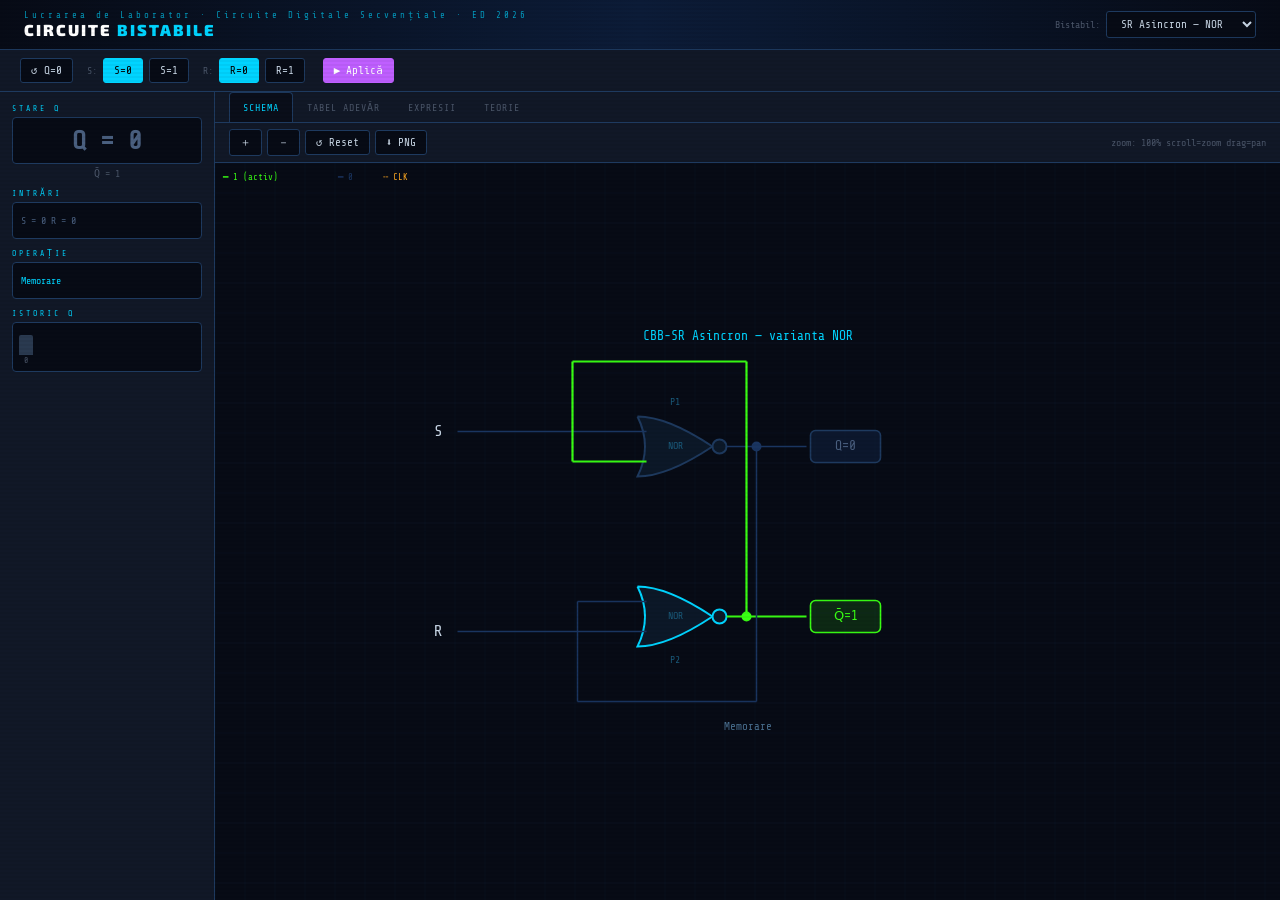
==== commit b8410e62: "Update ll4.html" ====
--- a/ll4.html
+++ b/ll4.html
@@ -4,7 +4,58 @@
 <meta charset="UTF-8">
 <meta name="viewport" content="width=device-width, initial-scale=1.0">
 <title>Circuite Bistabile | ED 2026</title>
-<link rel="stylesheet" href="style.css">
+<style>
+@import url('https://fonts.googleapis.com/css2?family=Share+Tech+Mono&family=Exo+2:wght@400;700;900&display=swap');
+:root{--bg:#0a0e1a;--panel:#111827;--bd:#1e3a5f;--ac:#00d4ff;--ac2:#ff6b35;--ac3:#39ff14;--ac4:#bf5fff;--tx:#c8d6e5;--mu:#4a5568;}
+*{box-sizing:border-box;margin:0;padding:0;}
+body{background:var(--bg);color:var(--tx);font-family:'Exo 2',sans-serif;height:100vh;display:flex;flex-direction:column;overflow:hidden;}
+body::before{content:'';position:fixed;inset:0;background:repeating-linear-gradient(0deg,transparent,transparent 2px,rgba(0,0,0,.04) 2px,rgba(0,0,0,.04) 4px);pointer-events:none;z-index:999;}
+header{padding:10px 24px;border-bottom:1px solid var(--bd);background:linear-gradient(90deg,#070b16,#0c1c38,#070b16);display:flex;align-items:center;justify-content:space-between;flex-wrap:wrap;gap:8px;flex-shrink:0;}
+.logo{font-size:9px;letter-spacing:3px;color:var(--ac);opacity:.7;font-family:'Share Tech Mono',monospace;}
+h1{font-size:16px;font-weight:900;letter-spacing:2px;color:#fff;text-transform:uppercase;}
+h1 span{color:var(--ac);}
+.cbar{padding:8px 20px;border-bottom:1px solid var(--bd);background:var(--panel);display:flex;gap:6px;align-items:center;flex-wrap:wrap;flex-shrink:0;}
+.clbl{font-family:'Share Tech Mono',monospace;font-size:10px;color:var(--mu);}
+select,button{background:#070b15;border:1px solid var(--bd);color:var(--tx);font-family:'Share Tech Mono',monospace;font-size:11px;padding:5px 10px;border-radius:3px;cursor:pointer;outline:none;transition:all .15s;}
+select:hover,button:hover{border-color:var(--ac);color:var(--ac);}
+button.on{background:var(--ac);color:#000;border-color:var(--ac);}
+button.ap{background:var(--ac4);color:#fff;border-color:var(--ac4);}
+.body{display:flex;flex:1;overflow:hidden;}
+.side{width:215px;flex-shrink:0;background:var(--panel);border-right:1px solid var(--bd);display:flex;flex-direction:column;overflow-y:auto;padding:12px;gap:10px;}
+.stit{font-size:8px;letter-spacing:3px;text-transform:uppercase;color:var(--ac);font-family:'Share Tech Mono',monospace;margin-bottom:4px;}
+.qd{font-size:26px;font-weight:900;font-family:'Share Tech Mono',monospace;text-align:center;padding:8px;background:#070b15;border:1px solid var(--bd);border-radius:4px;}
+.ib{background:#070b15;border:1px solid var(--bd);border-radius:4px;padding:8px;font-family:'Share Tech Mono',monospace;font-size:10px;line-height:1.9;}
+.content{flex:1;display:flex;flex-direction:column;overflow:hidden;}
+.tabs{display:flex;border-bottom:1px solid var(--bd);background:var(--panel);flex-shrink:0;padding:0 14px;overflow-x:auto;}
+.tab{padding:9px 13px;font-size:10px;letter-spacing:1px;text-transform:uppercase;font-family:'Share Tech Mono',monospace;cursor:pointer;border:1px solid transparent;border-bottom:none;border-radius:4px 4px 0 0;color:var(--mu);transition:all .15s;background:transparent;white-space:nowrap;}
+.tab:hover{color:var(--tx);border-color:var(--bd);}
+.tab.active{color:var(--ac);border-color:var(--bd);background:var(--bg);border-bottom:1px solid var(--bg);margin-bottom:-1px;}
+.pane{display:none;flex:1;overflow:auto;padding:18px 22px;}
+.pane.active{display:block;}
+.spane{display:none;flex:1;flex-direction:column;overflow:hidden;}
+.spane.active{display:flex;}
+.stb{padding:6px 14px;background:var(--panel);border-bottom:1px solid var(--bd);display:flex;gap:5px;align-items:center;flex-shrink:0;flex-wrap:wrap;}
+.sbody{flex:1;overflow:hidden;position:relative;background:#070b15;}
+canvas{display:block;cursor:grab;}
+canvas:active{cursor:grabbing;}
+.zi{font-family:'Share Tech Mono',monospace;font-size:10px;color:var(--mu);margin-left:auto;}
+.tt{border-collapse:collapse;font-family:'Share Tech Mono',monospace;font-size:12px;max-width:680px;}
+.tt th{background:var(--bd);color:var(--ac);padding:6px 11px;text-align:center;font-size:9px;letter-spacing:1px;}
+.tt td{padding:5px 11px;text-align:center;border:1px solid #1a2a3a;}
+.tt tr:hover td{background:rgba(0,212,255,.04);}
+.tt td.v0{color:var(--mu);}
+.tt td.v1{color:var(--ac3);}
+.tt td.vx{color:var(--ac2);font-style:italic;}
+.tt tr.cur td{background:rgba(0,212,255,.13)!important;}
+.ep{background:var(--panel);border:1px solid var(--bd);border-radius:5px;padding:14px 18px;max-width:720px;margin-bottom:10px;}
+.er{display:flex;align-items:baseline;gap:8px;padding:5px 0;border-bottom:1px solid rgba(30,58,95,.5);font-family:'Share Tech Mono',monospace;font-size:12px;}
+.er:last-child{border-bottom:none;}
+.es{color:var(--ac4);min-width:80px;font-weight:bold;}
+.wf{display:flex;gap:2px;align-items:flex-end;background:#070b15;border:1px solid var(--bd);border-radius:4px;padding:6px;min-height:50px;}
+.wc{display:flex;flex-direction:column;align-items:center;gap:1px;font-size:8px;font-family:'Share Tech Mono',monospace;color:var(--mu);}
+.wh{width:14px;height:20px;background:var(--ac3);border-radius:2px 2px 0 0;opacity:.85;}
+.wl{width:14px;height:20px;background:#2a3a50;border-radius:2px 2px 0 0;}
+</style>
 </head>
 <body>
 <header>
